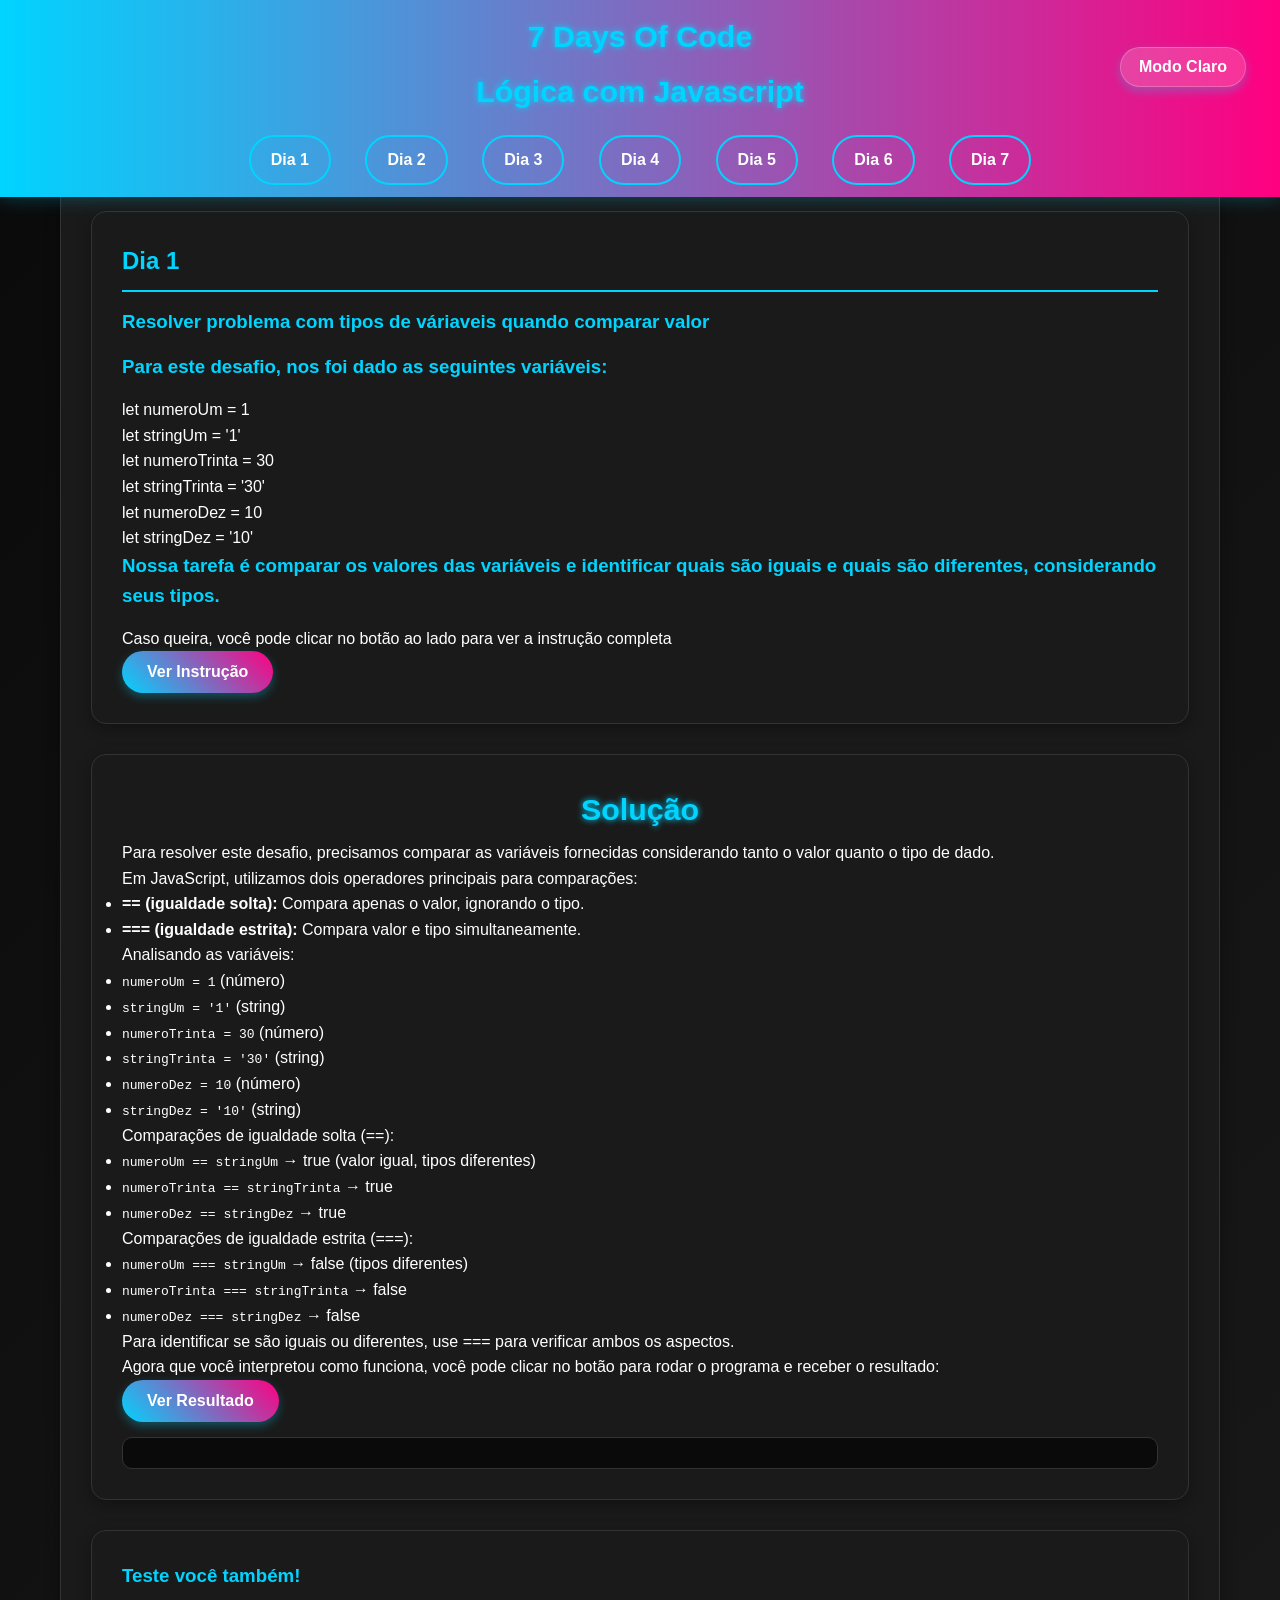
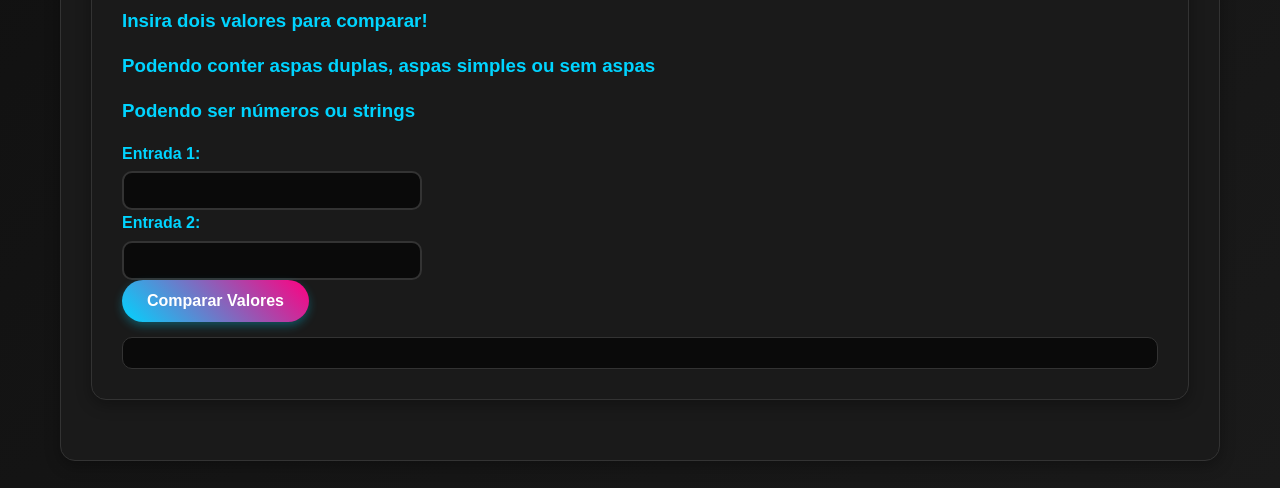
==== logica_com_javascript/index.html @ 80c58603 "Lógica com JavaScript | Dia 01" ====
<!DOCTYPE html>
<html lang="pt-br">

<head>
	<meta charset="UTF-8">
	<meta name="viewport" content="width=device-width, initial-scale=1.0">
	<title>Lógica com Javascript</title>
	<link rel="stylesheet" href="style.css">
	<script src="dayone_js/dayone_instructions.js"></script>
	<script src="dayone_js/dayone_solving.js"></script>
	<script src="dayone_js/dayone_userexperience.js"></script>
</head>

<body>
	<header>
		<div class="header-row">
			<div class="title_tab">
				<h1>7 Days Of Code</h1>
				<h1>Lógica com Javascript</h1>
			</div>
			<button id="theme-toggle" type="button">Modo Claro</button>
		</div>
		<nav>
			<a href="#dayone">Dia 1</a>
			<a href="#">Dia 2</a>
			<a href="#">Dia 3</a>
			<a href="#">Dia 4</a>
			<a href="#">Dia 5</a>
			<a href="#">Dia 6</a>
			<a href="#">Dia 7</a>
		</nav>
	</header>

	<main>
		<section id="dayone">
			<section class="instructions_sec">
				<div class="challenge_tab">
					<h2>Dia 1</h2>
					<h3>Resolver problema com tipos de váriaveis quando comparar valor</h3>
				</div>
				<div class="explication_tab">
					<h3>Para este desafio, nos foi dado as seguintes variáveis:</h3>
					<p>let numeroUm = 1</p>
					<p>let stringUm = '1'</p>
					<p>let numeroTrinta = 30</p>
					<p>let stringTrinta = '30'</p>
					<p>let numeroDez = 10</p>
					<p>let stringDez = '10'</p>
					<h3>Nossa tarefa é comparar os valores das variáveis e identificar quais são iguais e quais são diferentes,
						considerando seus tipos.</h3>
				</div>
				<div class="instruction_tab">
					<p>Caso queira, você pode clicar no botão ao lado para ver a instrução completa</p>
					<button onclick="dayone_instructions_run()">Ver Instrução</button>
				</div>
			</section>
			<section class="solution_sec">
				<div class="title_tab">
					<h1>Solução</h1>
				</div>
				<div class="solution_tab">
					<p>Para resolver este desafio, precisamos comparar as variáveis fornecidas considerando tanto o valor quanto o tipo de dado.</p>
					<p>Em JavaScript, utilizamos dois operadores principais para comparações:</p>
					<ul>
						<li><strong>== (igualdade solta):</strong> Compara apenas o valor, ignorando o tipo.</li>
						<li><strong>=== (igualdade estrita):</strong> Compara valor e tipo simultaneamente.</li>
					</ul>
					<p>Analisando as variáveis:</p>
					<ul>
						<li><code>numeroUm = 1</code> (número)</li>
						<li><code>stringUm = '1'</code> (string)</li>
						<li><code>numeroTrinta = 30</code> (número)</li>
						<li><code>stringTrinta = '30'</code> (string)</li>
						<li><code>numeroDez = 10</code> (número)</li>
						<li><code>stringDez = '10'</code> (string)</li>
					</ul>
					<p>Comparações de igualdade solta (==):</p>
					<ul>
						<li><code>numeroUm == stringUm</code> → true (valor igual, tipos diferentes)</li>
						<li><code>numeroTrinta == stringTrinta</code> → true</li>
						<li><code>numeroDez == stringDez</code> → true</li>
					</ul>
					<p>Comparações de igualdade estrita (===):</p>
					<ul>
						<li><code>numeroUm === stringUm</code> → false (tipos diferentes)</li>
						<li><code>numeroTrinta === stringTrinta</code> → false</li>
						<li><code>numeroDez === stringDez</code> → false</li>
					</ul>
					<p>Para identificar se são iguais ou diferentes, use === para verificar ambos os aspectos.</p>
				</div>
				<div class="result_tab">
					<p>Agora que você interpretou como funciona, você pode clicar no botão para rodar o programa e receber o
						resultado:</p>
					<button onclick="dayone_solving_run()">Ver Resultado</button>
				</div>
				<div class="answer_tab">
					<h6 id="answer_dayone_returned"></h6>
				</div>
			</section>
			<section class="user_interation_sec">
				<div class="user_input_tab">
					<h3>Teste você também!</h3>
					<h3>Insira dois valores para comparar!</h3>
					<h3>Podendo conter aspas duplas, aspas simples ou sem aspas</h3>
					<h3>Podendo ser números ou strings</h3>
					<div>
						<label for="dayone_entrance_one">Entrada 1:</label>
						<input type="text" id="dayone_entrance_one">
					</div>
					<div>
						<label for="dayone_entrance_two">Entrada 2:</label>
						<input type="text" id="dayone_entrance_two">
					</div>
					<button onclick="dayone_userexperience_run()">Comparar Valores</button>
				</div>
				<div class="user_experience_result_tab">
					<h6 id="user_experience_result"></h6>
				</div>
			</section>
		</section>
	</main>
	<script src="ui_behaviors.js"></script>
</body>

</html>
---- logica_com_javascript/style.css ----
/* Variáveis de cor para tema épico */
:root {
    --bg-primary: #0a0a0a;
    --bg-secondary: #1a1a1a;
    --accent: #00d4ff;
    --accent-secondary: #ff0080;
    --header-bg: linear-gradient(90deg, var(--accent) 0%, var(--accent-secondary) 100%);
    --text-primary: #ffffff;
    --text-secondary: #cccccc;
    --border: #333333;
    --shadow: rgba(0, 212, 255, 0.3);
    --button-bg: linear-gradient(45deg, var(--accent), var(--accent-secondary));
    --button-hover-bg: rgba(0, 212, 255, 0.25);
    --back-to-top-bg: linear-gradient(135deg, var(--accent), var(--accent-secondary));
    --modal-scrollbar-track: #1a1a1a;
    --modal-scrollbar-thumb: var(--accent);
}

:root.light-theme {
    --bg-primary: #f5f5f8;
    --bg-secondary: #ffffff;
    --accent: #0066ff;
    --accent-secondary: #ff4fd1;
    --header-bg: linear-gradient(90deg, #7bb0ff 0%, #ffb2e6 100%);
    --text-primary: #111111;
    --text-secondary: #444444;
    --border: #d6d6d8;
    --shadow: rgba(0, 0, 0, 0.12);
    --button-bg: linear-gradient(45deg, #4d8cff, #d77be8);
    --button-hover-bg: rgba(0, 102, 255, 0.18);
    --back-to-top-bg: linear-gradient(135deg, #80b0ff, #ff87e0);
    --modal-scrollbar-track: #e7e7f1;
    --modal-scrollbar-thumb: #0066ff;
}

/* Reset e base */
* {
    margin: 0;
    padding: 0;
    box-sizing: border-box;
}

body {
    font-family: 'Arial', sans-serif;
    background: linear-gradient(135deg, var(--bg-primary) 0%, var(--bg-secondary) 100%);
    color: var(--text-primary);
    line-height: 1.6;
    min-height: 100vh;
    overflow-x: hidden;
    padding-top: 160px;
}

/* Header épico */
header {
    background: var(--header-bg);
    padding: 12px 16px;
    box-shadow: 0 0 18px var(--shadow);
    position: fixed;
    top: 0;
    left: 0;
    width: 100%;
    z-index: 1000;
    overflow: hidden;
    transition: transform 0.2s ease, opacity 0.2s ease;
}

header.hidden {
    transform: translateY(-100%);
    opacity: 0;
}

header::before {
    content: '';
    position: absolute;
    top: 0;
    left: -100%;
    width: 100%;
    height: 100%;
    background: linear-gradient(90deg, transparent, rgba(255, 255, 255, 0.1), transparent);
    animation: shimmer 3s infinite;
}

@keyframes shimmer {
    0% { left: -100%; }
    100% { left: 100%; }
}

.title_tab h1 {
    font-size: 1.9rem;
    margin-bottom: 6px;
    text-shadow: 0 0 6px var(--accent);
    animation: glow 2s ease-in-out infinite alternate;
}

@keyframes glow {
    from { text-shadow: 0 0 10px var(--accent); }
    to { text-shadow: 0 0 20px var(--accent), 0 0 30px var(--accent); }
}

.header-row {
    display: flex;
    justify-content: center;
    align-items: center;
    gap: 20px;
    position: relative;
    flex-wrap: wrap;
}

.title_tab {
    width: 100%;
    text-align: center;
}

nav {
    margin-top: 14px;
    width: 100%;
    text-align: center;
}

nav a {
    display: inline-flex;
    justify-content: center;
    align-items: center;
    color: var(--text-primary);
    text-decoration: none;
    margin: 0 15px;
    padding: 10px 20px;
    border: 2px solid var(--accent);
    border-radius: 25px;
    transition: all 0.3s ease;
    font-weight: bold;
}

nav a:hover {
    background: var(--accent);
    box-shadow: 0 0 15px var(--shadow);
    transform: translateY(-2px);
}

#theme-toggle {
    position: absolute;
    top: 50%;
    right: 18px;
    transform: translateY(-50%);
    background: rgba(255, 255, 255, 0.18);
    color: var(--text-primary);
    border: 1px solid rgba(255, 255, 255, 0.22);
    padding: 10px 18px;
    border-radius: 999px;
    cursor: pointer;
    font-weight: bold;
    transition: transform 0.2s ease, background 0.2s ease;
}

.light-theme #theme-toggle {
    background: rgba(0, 0, 0, 0.08);
    color: var(--text-primary);
    border-color: rgba(0, 0, 0, 0.12);
}

#theme-toggle:hover {
    transform: translateY(calc(-50% - 1px));
    background: rgba(255, 255, 255, 0.25);
}

/* Main content */
main {
    max-width: 1200px;
    margin: 20px auto;
    padding: 0 20px;
}

section {
    background: var(--bg-secondary);
    border: 1px solid var(--border);
    border-radius: 15px;
    margin-bottom: 30px;
    padding: 30px;
    box-shadow: 0 5px 15px rgba(0, 0, 0, 0.3);
    transition: transform 0.3s ease, box-shadow 0.3s ease;
}

section:hover {
    transform: translateY(-5px);
    box-shadow: 0 10px 25px rgba(0, 0, 0, 0.5);
}

/* Títulos */
h1, h2, h3 {
    color: var(--accent);
    margin-bottom: 15px;
}

h2 {
    border-bottom: 2px solid var(--accent);
    padding-bottom: 10px;
}

/* Botões épicos */
button {
    background: var(--button-bg);
    color: var(--text-primary);
    border: none;
    padding: 12px 25px;
    border-radius: 25px;
    cursor: pointer;
    font-size: 1rem;
    font-weight: bold;
    transition: transform 0.25s ease, box-shadow 0.25s ease, background 0.25s ease;
    box-shadow: 0 4px 10px var(--shadow);
}

button:hover {
    transform: scale(1.04);
    box-shadow: 0 8px 18px var(--shadow);
    background: var(--button-hover-bg);
}

/* Inputs */
input {
    background: var(--bg-primary);
    border: 2px solid var(--border);
    color: var(--text-primary);
    padding: 10px;
    border-radius: 10px;
    width: 100%;
    max-width: 300px;
    transition: border-color 0.3s ease;
}

input:focus {
    outline: none;
    border-color: var(--accent);
    box-shadow: 0 0 10px var(--shadow);
}

/* Labels */
label {
    display: block;
    margin-bottom: 5px;
    font-weight: bold;
    color: var(--accent);
}

/* Resultados */
#answer_dayone_returned, #user_experience_result {
    background: var(--bg-primary);
    border: 1px solid var(--border);
    border-radius: 10px;
    padding: 15px;
    margin-top: 15px;
    font-family: 'Courier New', monospace;
    white-space: pre-line;
}

/* Responsividade */
@media (max-width: 768px) {
    .title_tab h1 {
        font-size: 2rem;
    }

    nav a {
        display: block;
        margin: 10px 0;
    }

    section {
        padding: 20px;
    }

    main {
        padding: 0 10px;
    }

    .modal {
        width: 90% !important;
        max-width: 90% !important;
    }
}

/* Animações de entrada */
section {
    animation: fadeInUp 0.6s ease-out;
}

@keyframes fadeInUp {
    from {
        opacity: 0;
        transform: translateY(30px);
    }
    to {
        opacity: 1;
        transform: translateY(0);
    }
}

#back-to-top {
    position: fixed;
    right: 24px;
    bottom: 24px;
    width: 52px;
    height: 52px;
    border-radius: 50%;
    border: none;
    background: var(--back-to-top-bg);
    color: var(--text-primary);
    font-size: 1.6rem;
    cursor: pointer;
    box-shadow: 0 8px 20px rgba(0, 0, 0, 0.25);
    display: none;
    align-items: center;
    justify-content: center;
    z-index: 1001;
    opacity: 0;
    transition: transform 0.2s ease, opacity 0.2s ease;
}

.light-theme #back-to-top {
    box-shadow: 0 8px 20px rgba(0, 0, 0, 0.12);
}

#back-to-top.visible {
    display: flex;
    opacity: 1;
    transform: translateY(0);
}

#back-to-top:hover {
    transform: translateY(-3px);
}

@media (max-width: 768px) {
    #back-to-top {
        right: 16px;
        bottom: 16px;
        width: 48px;
        height: 48px;
    }
}

/* Scrollbar do modal */
.modal::-webkit-scrollbar {
    width: 8px;
}

.modal::-webkit-scrollbar-track {
    background: var(--modal-scrollbar-track);
}

.modal::-webkit-scrollbar-thumb {
    background: var(--modal-scrollbar-thumb);
    border-radius: 4px;
}

.modal::-webkit-scrollbar-thumb:hover {
    background: var(--accent-secondary);
}
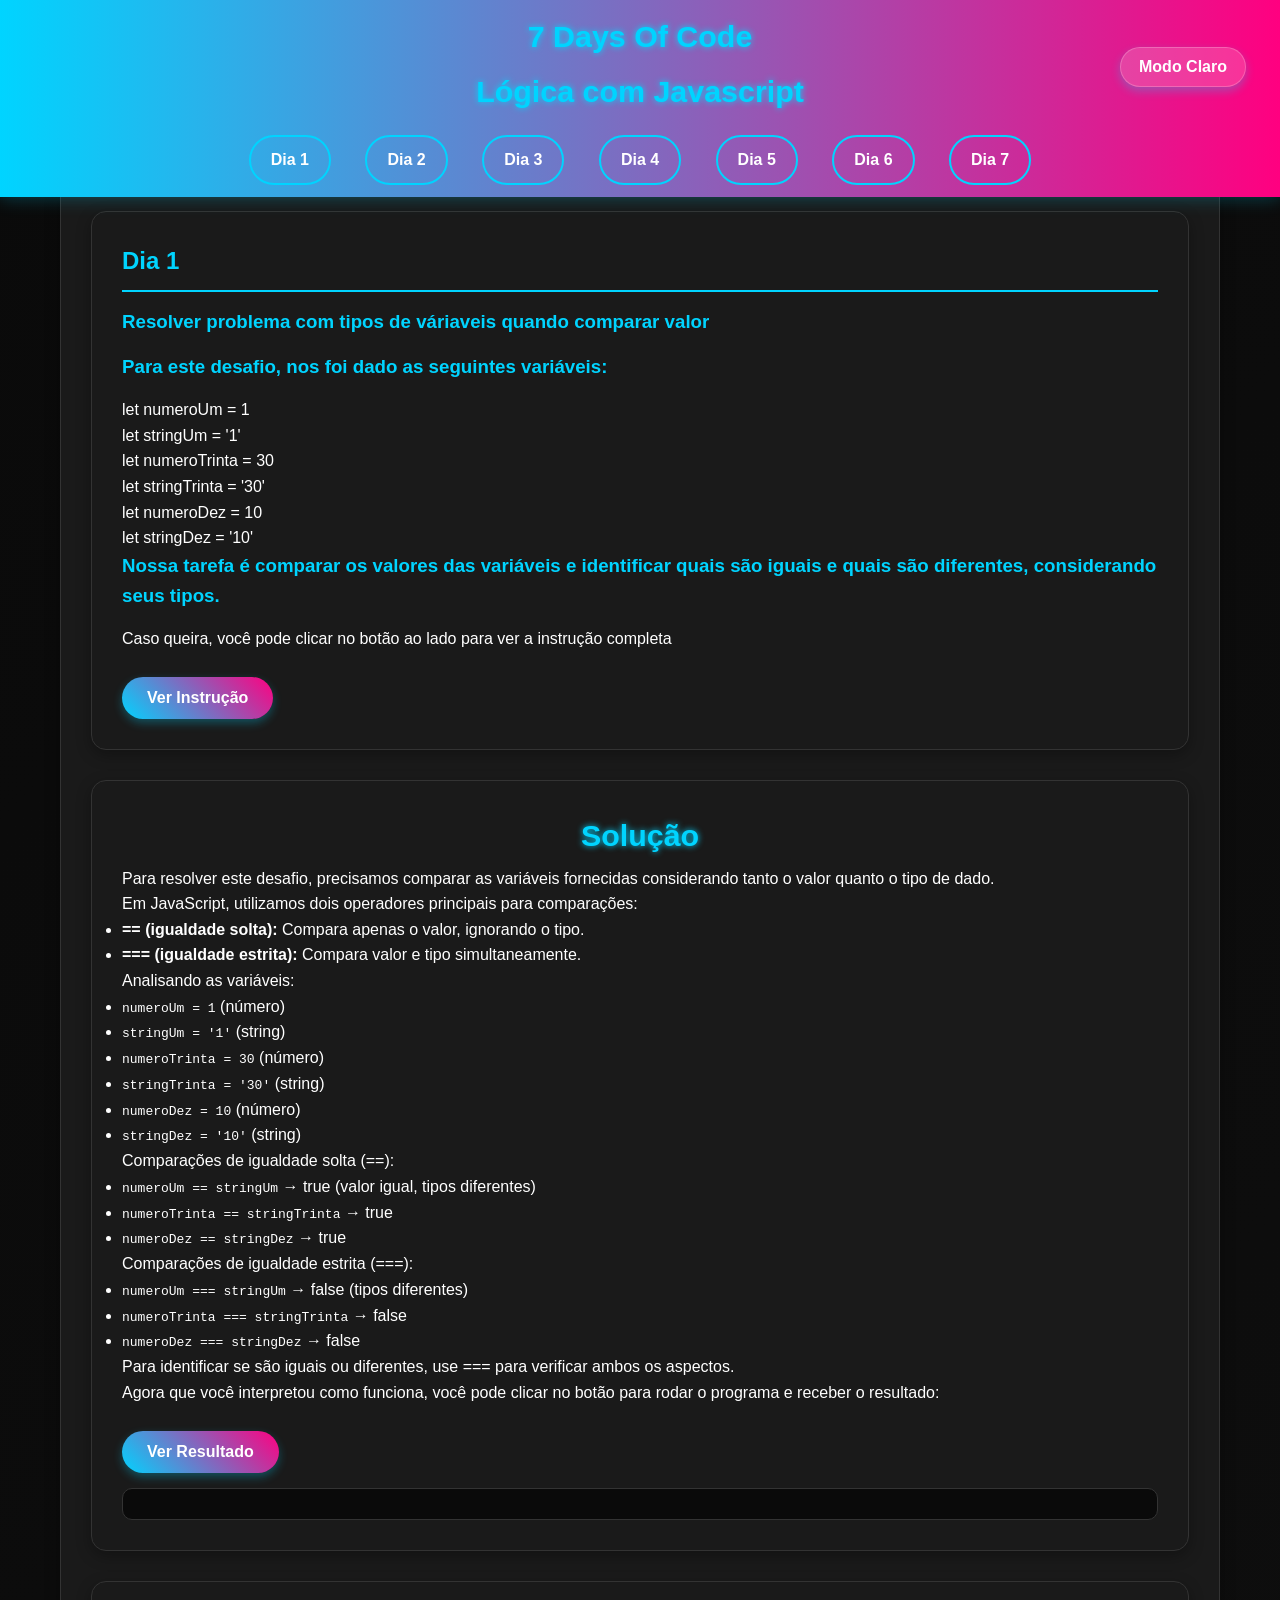
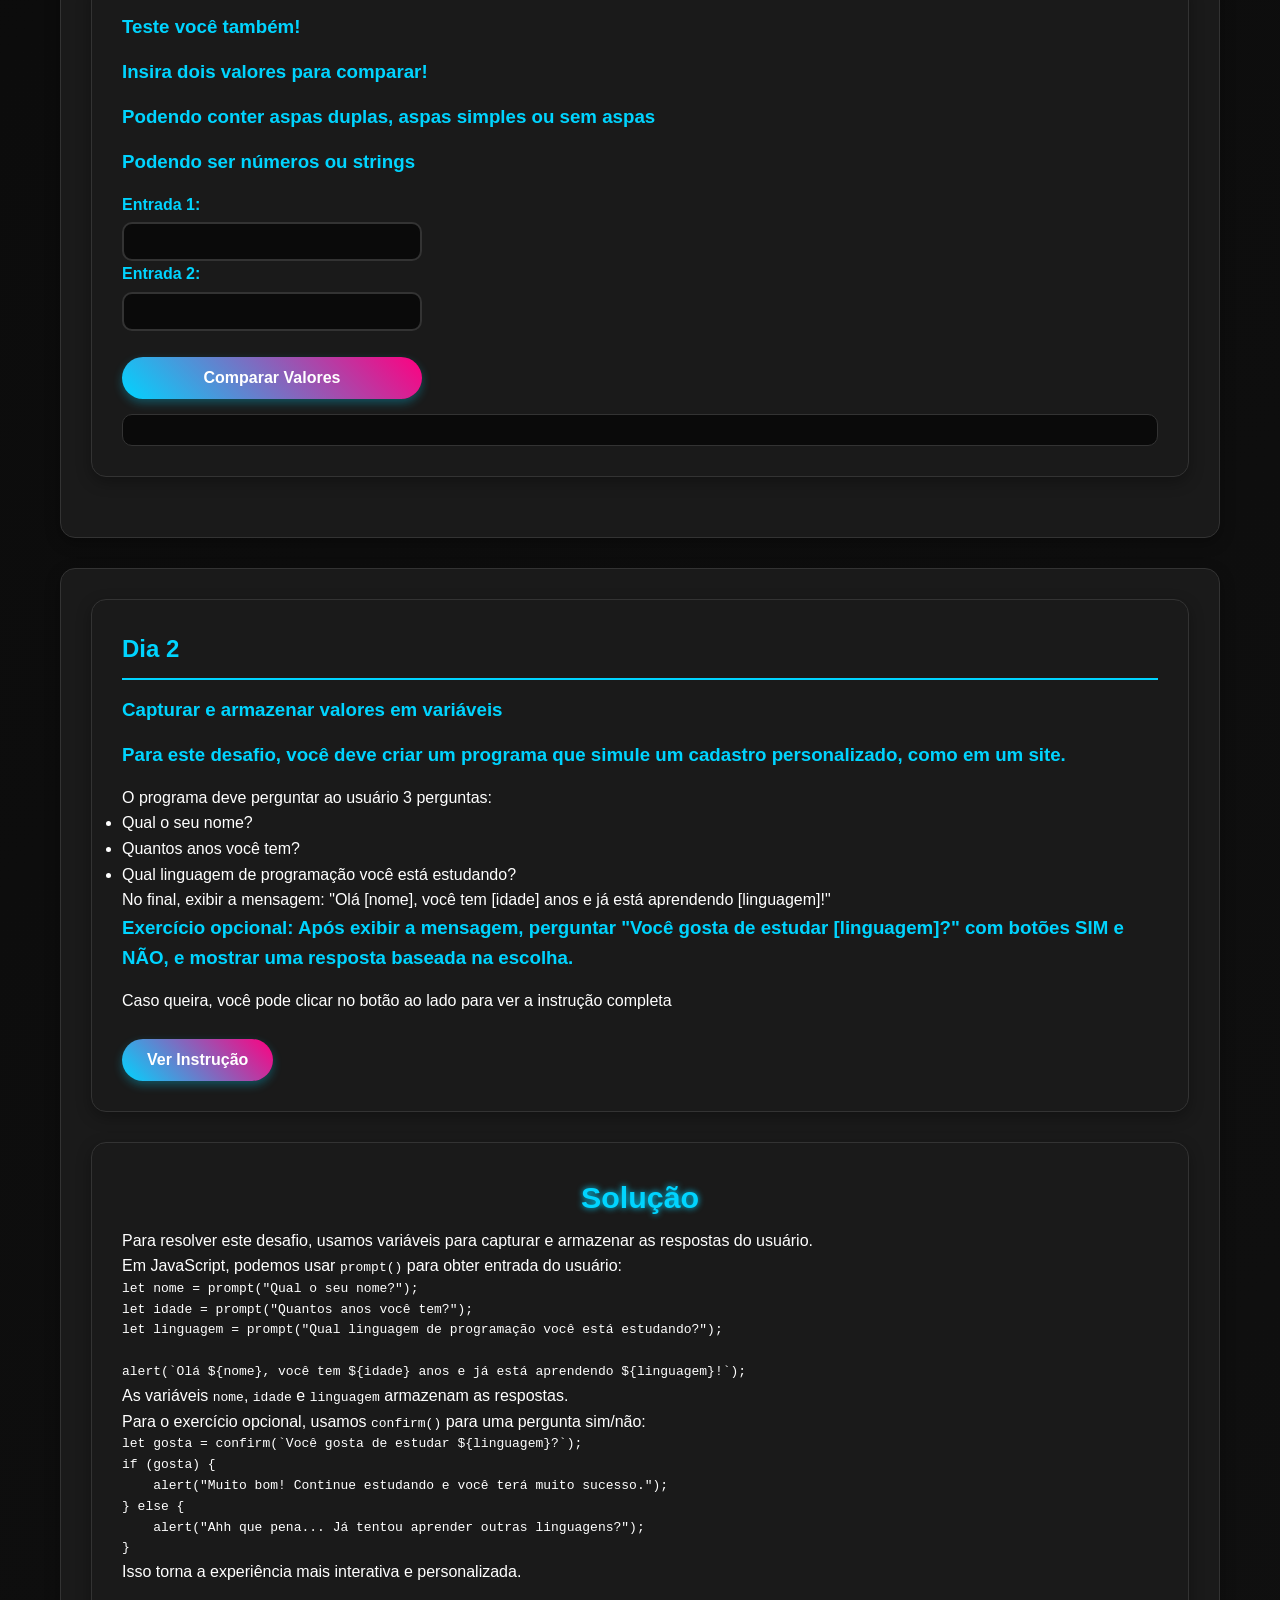
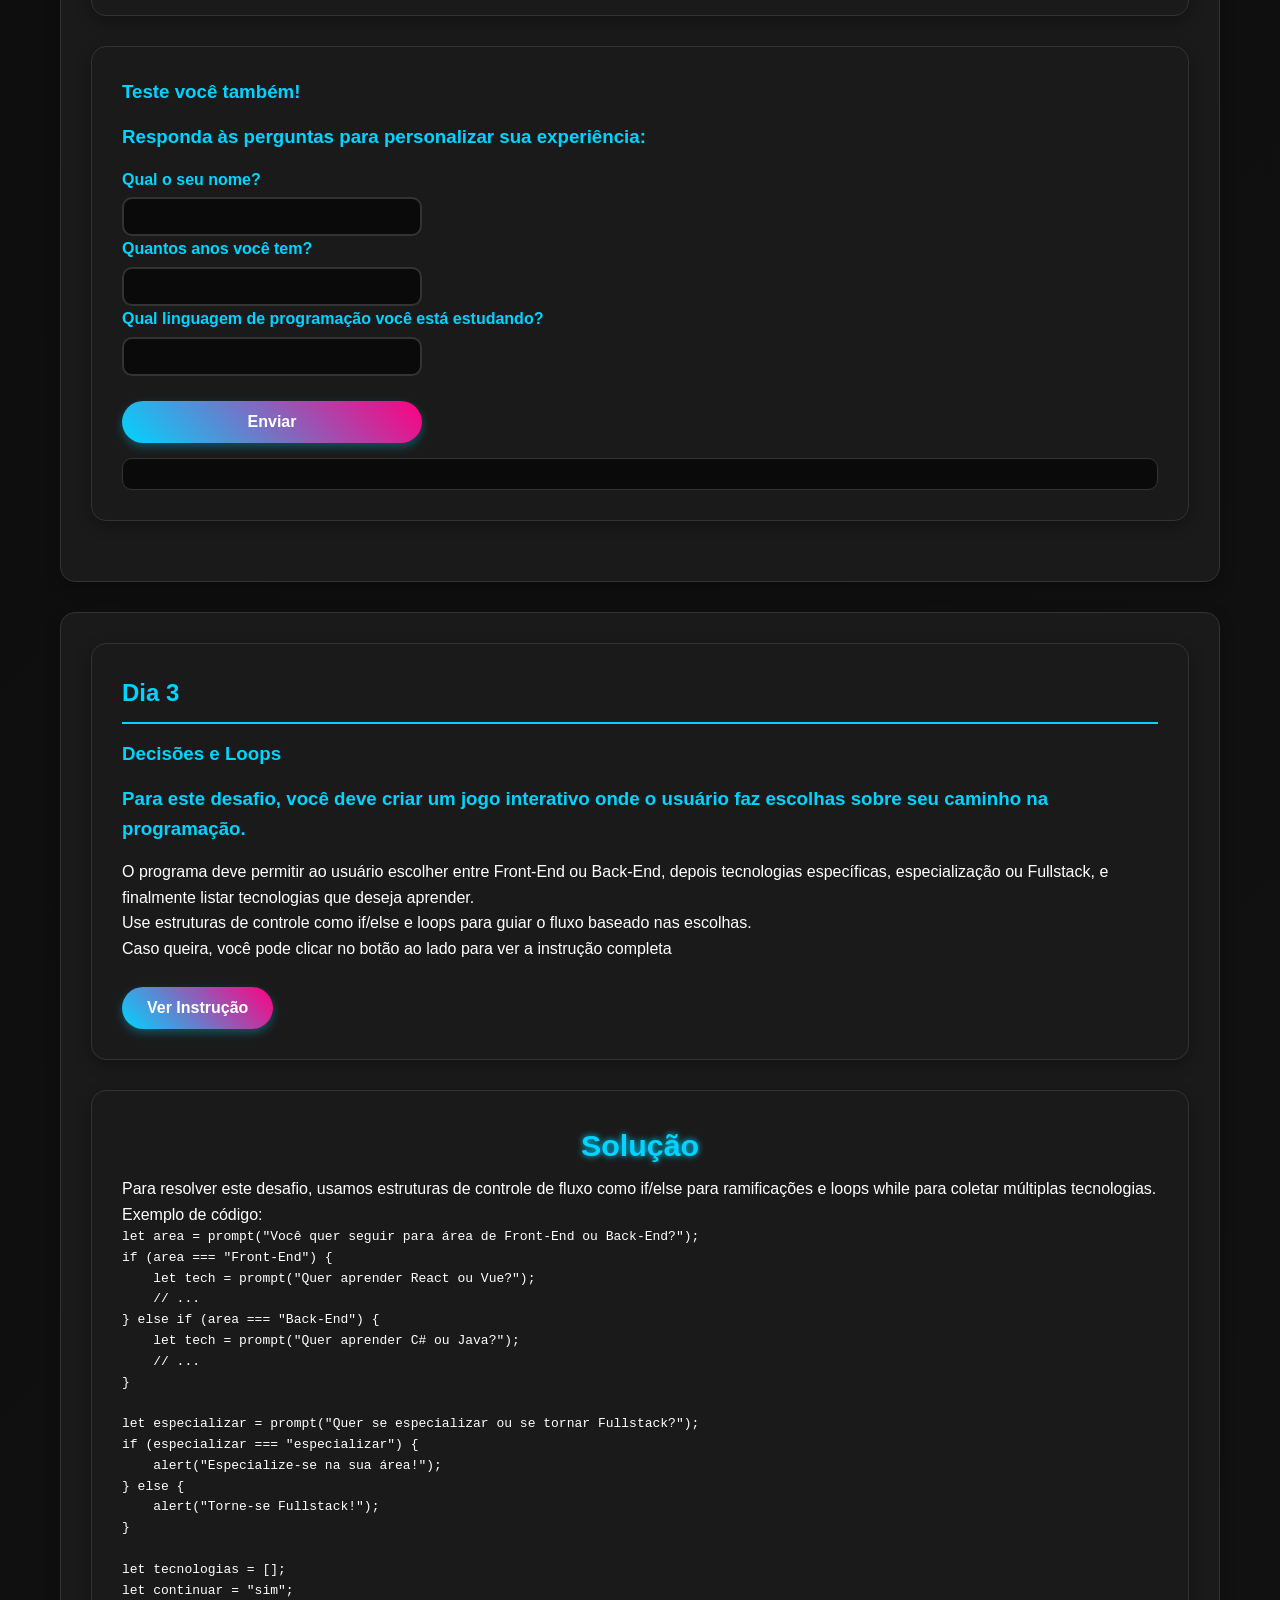
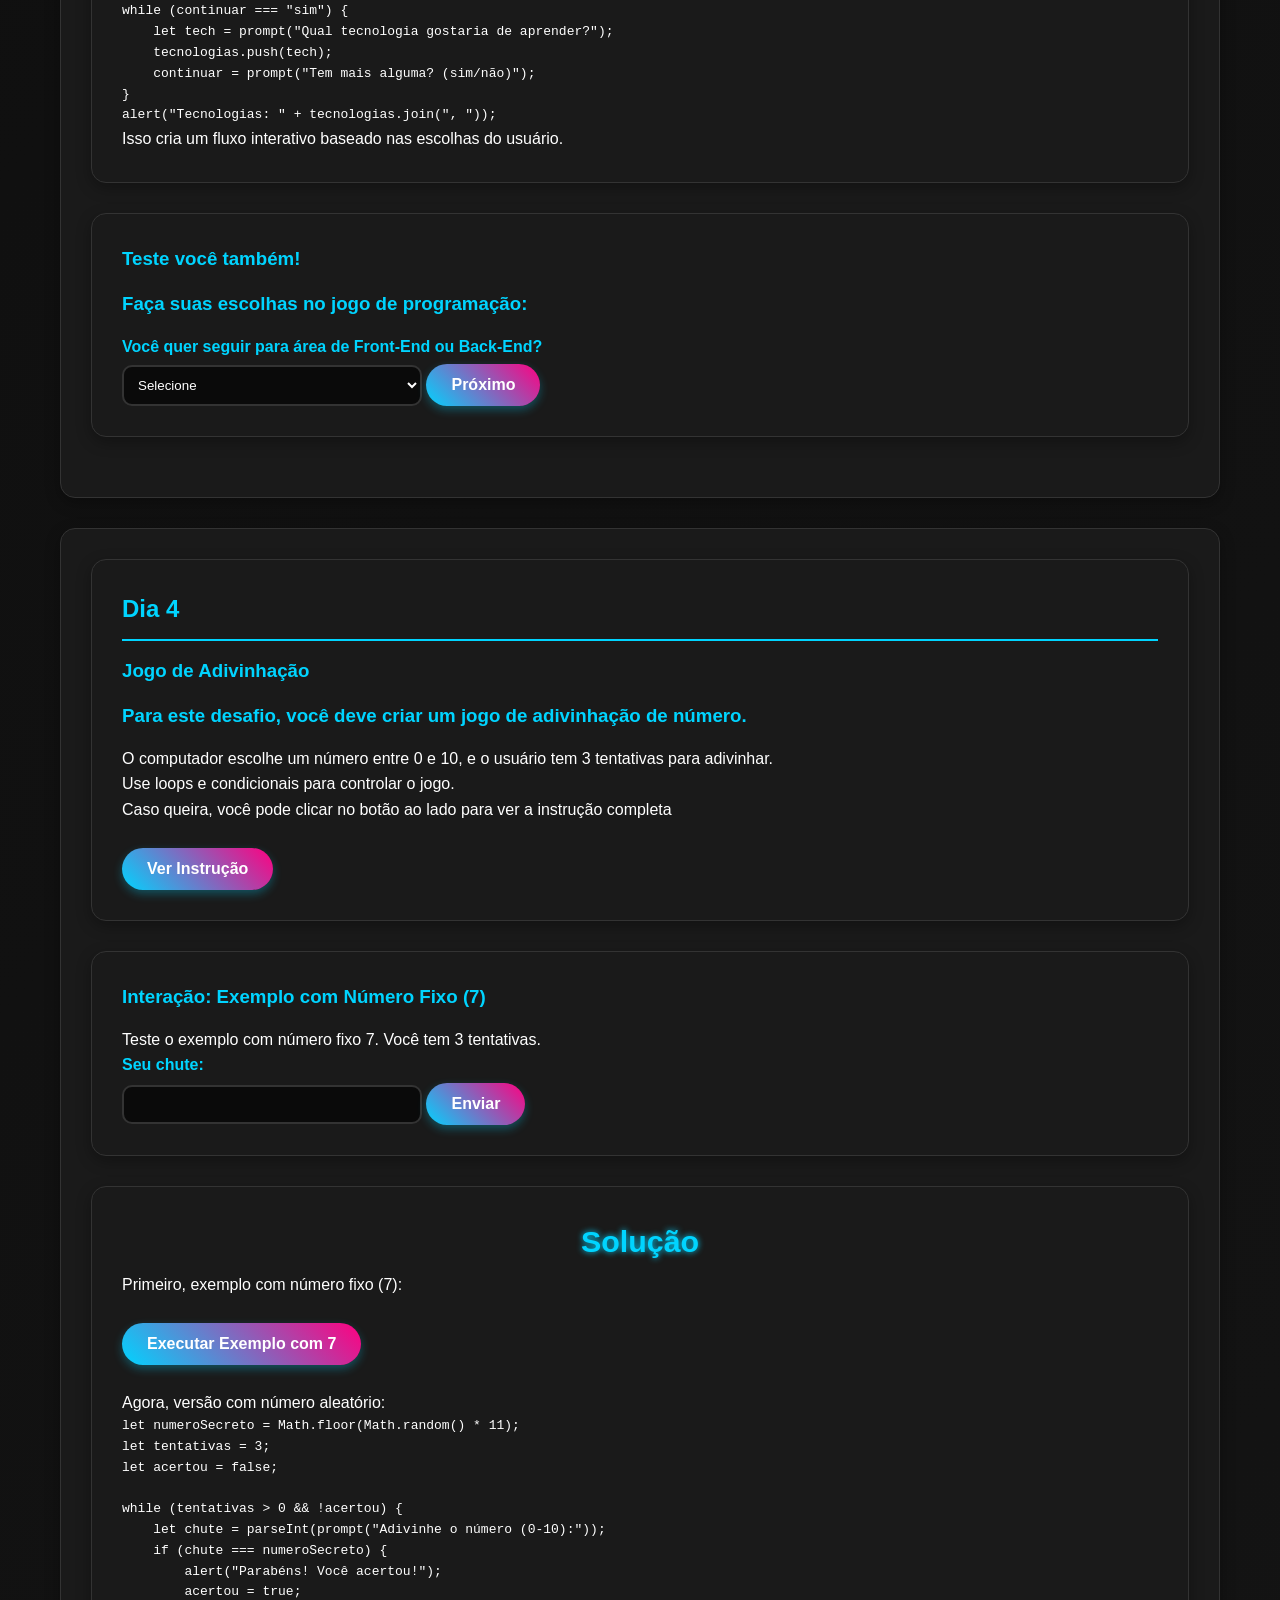
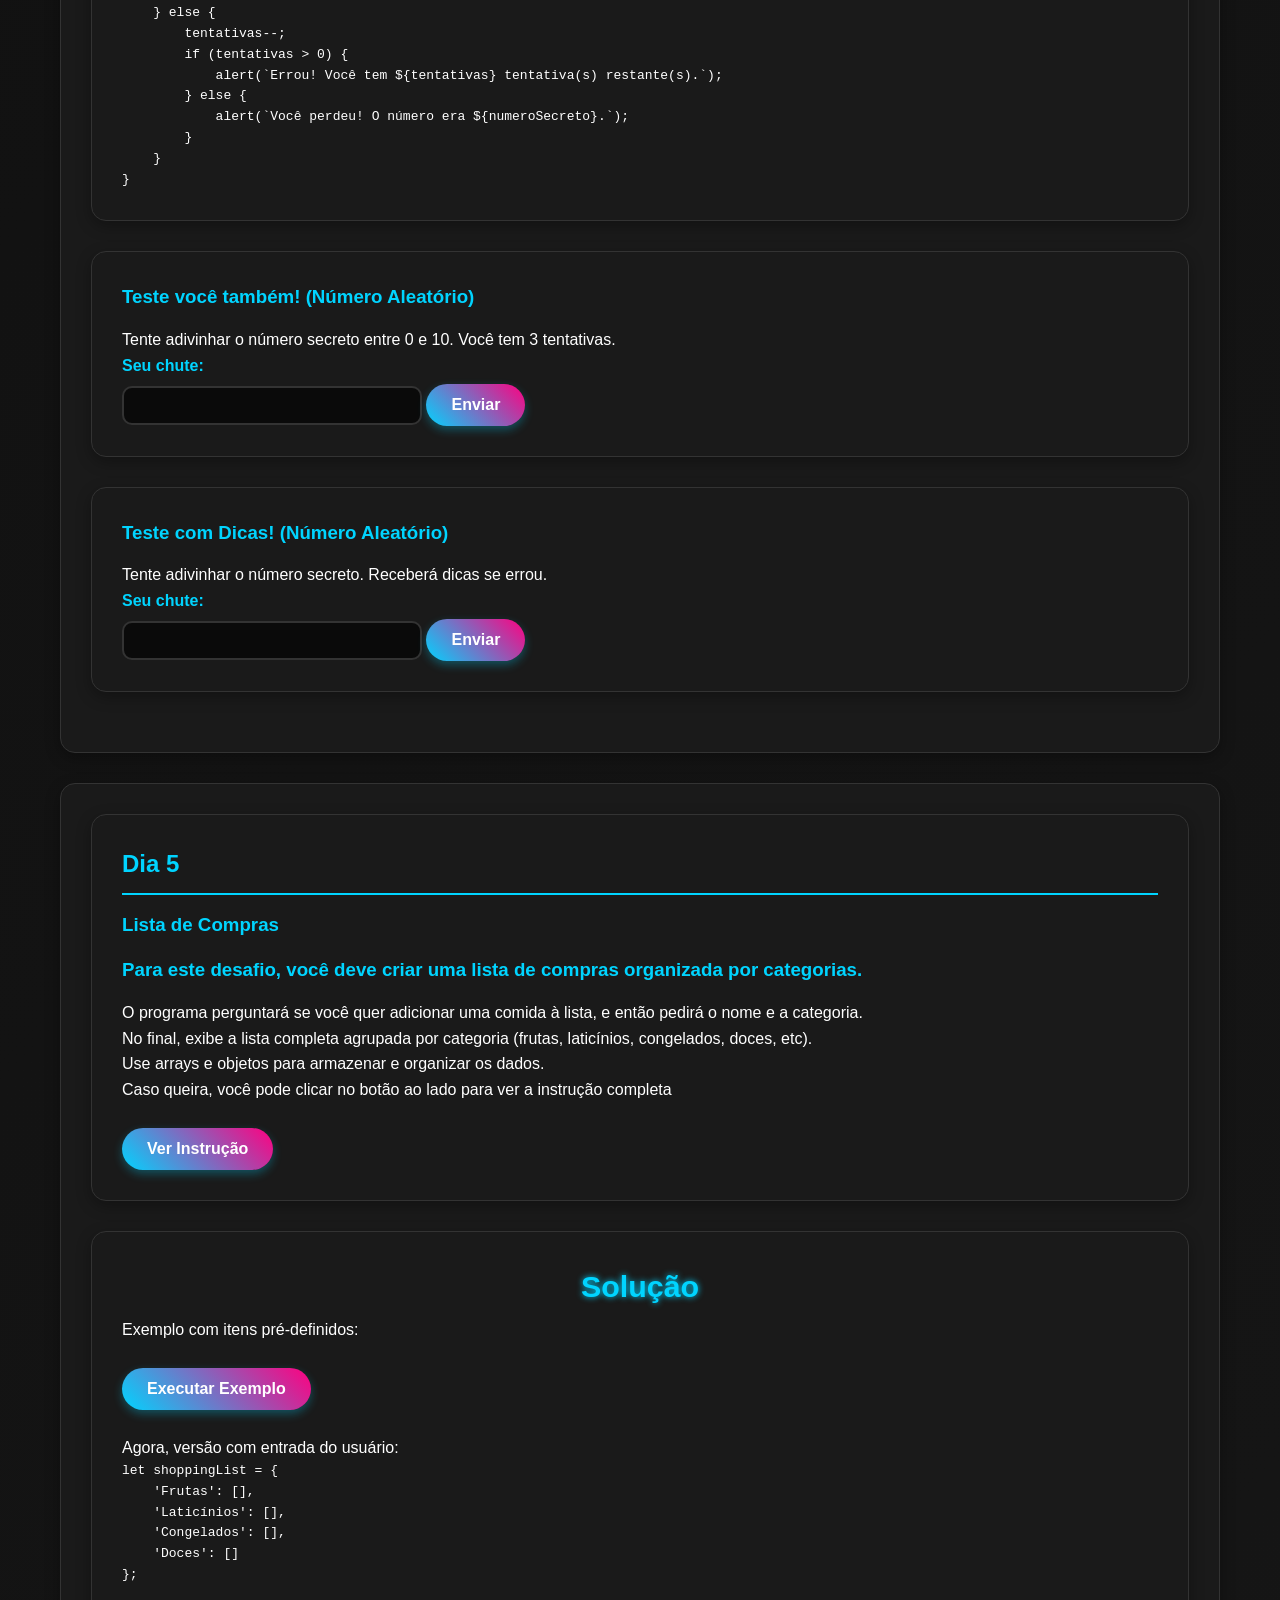
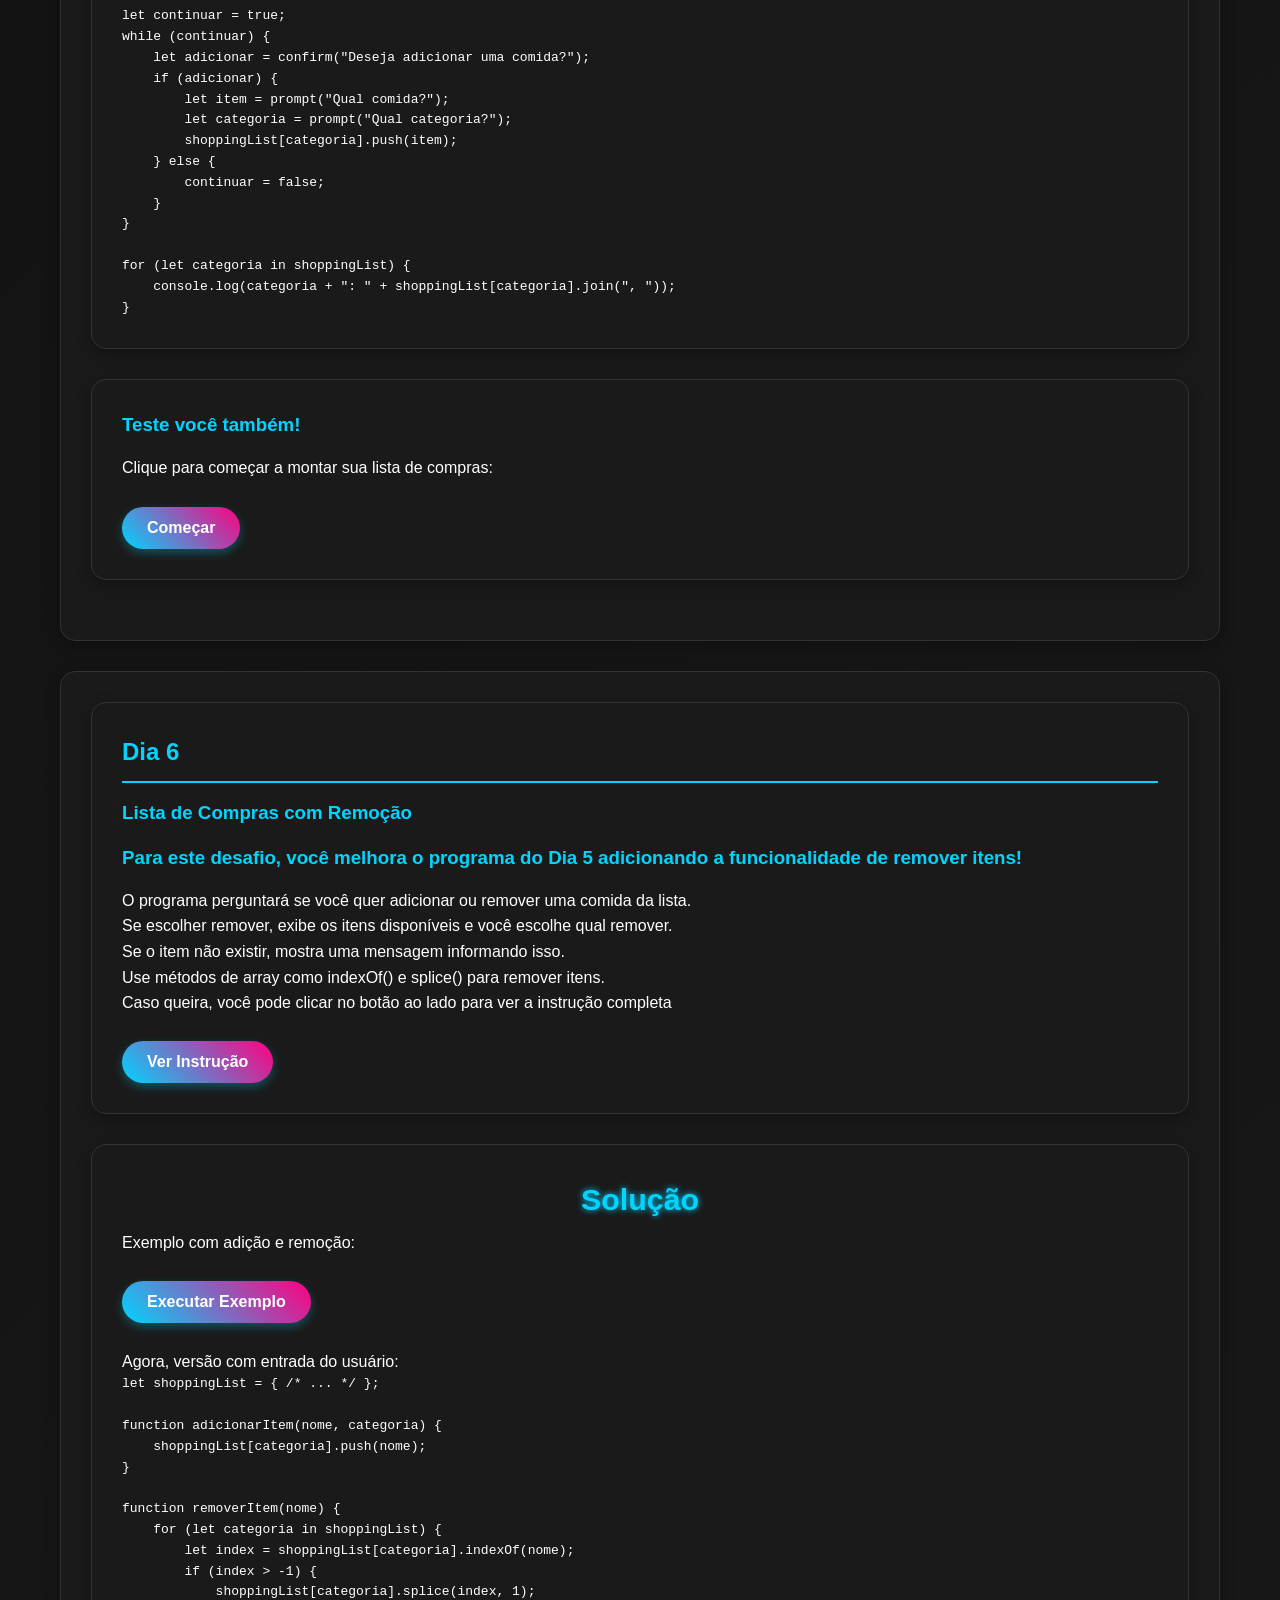
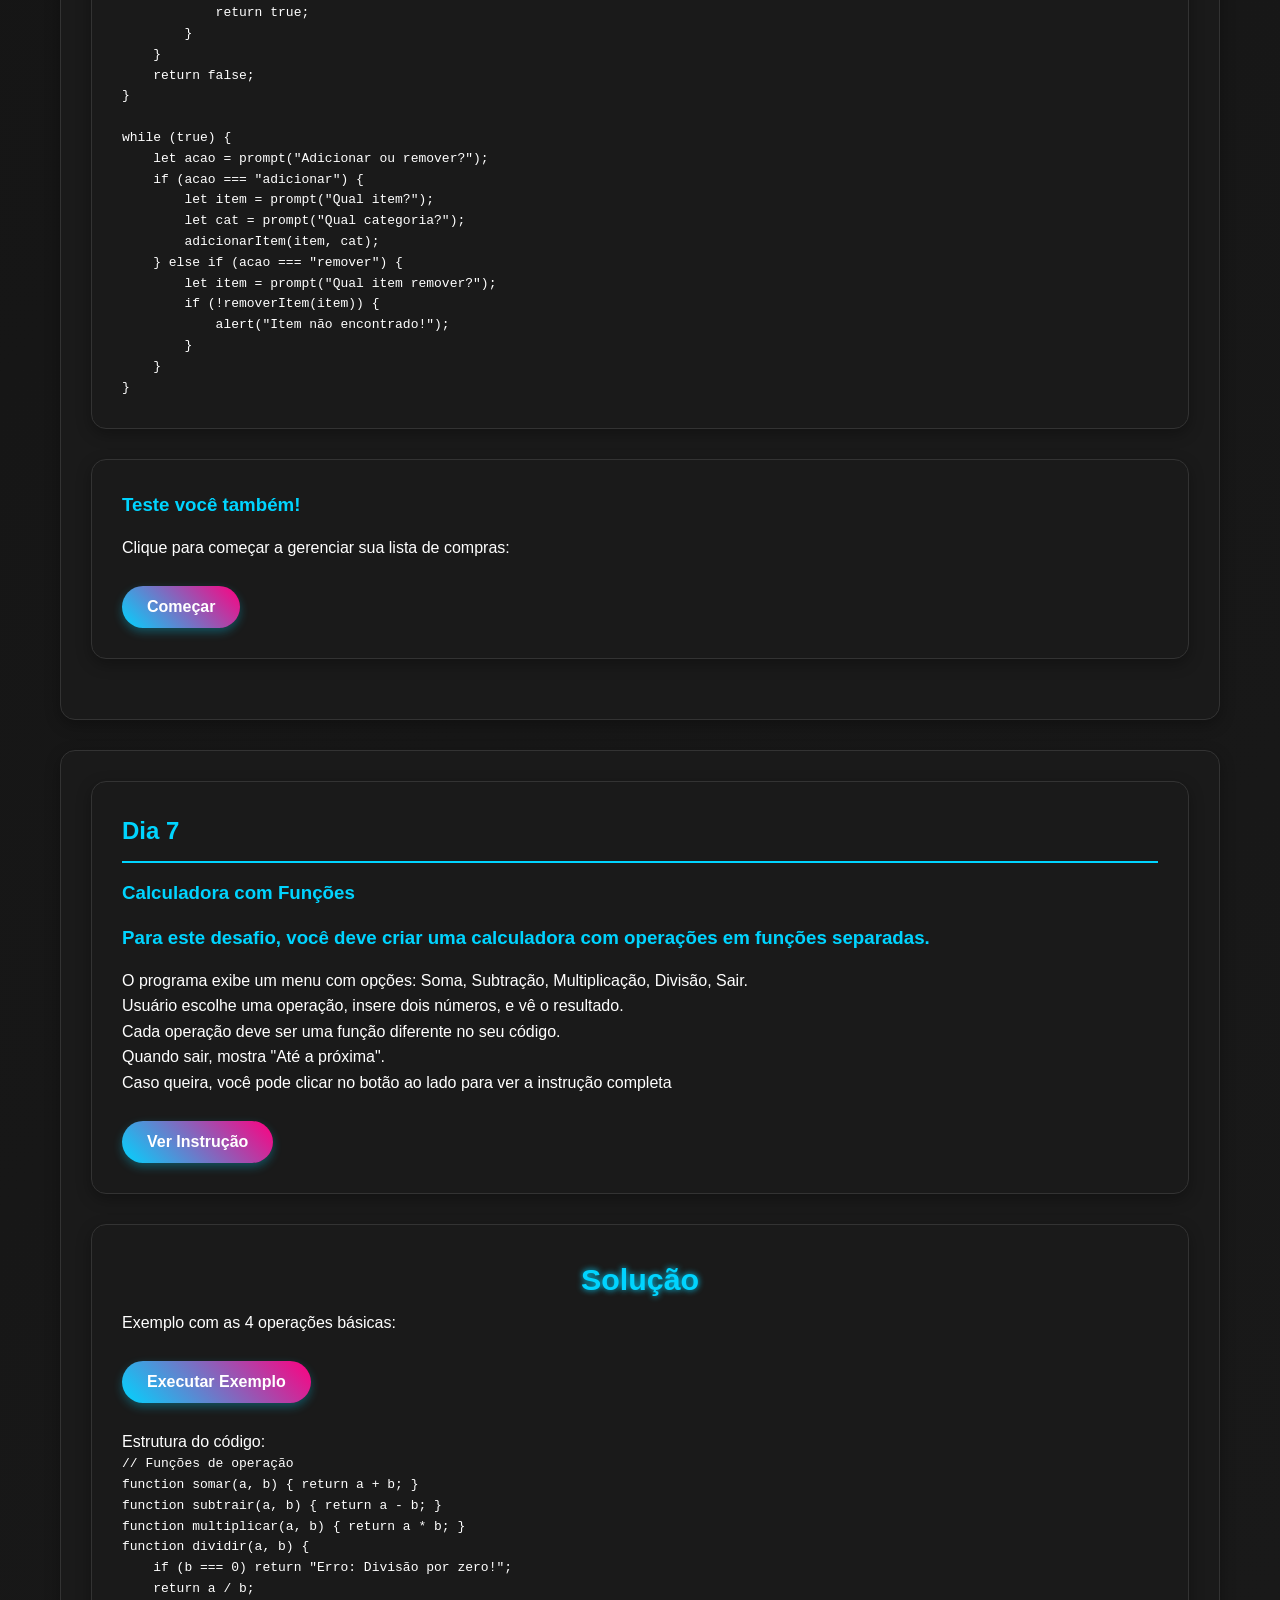
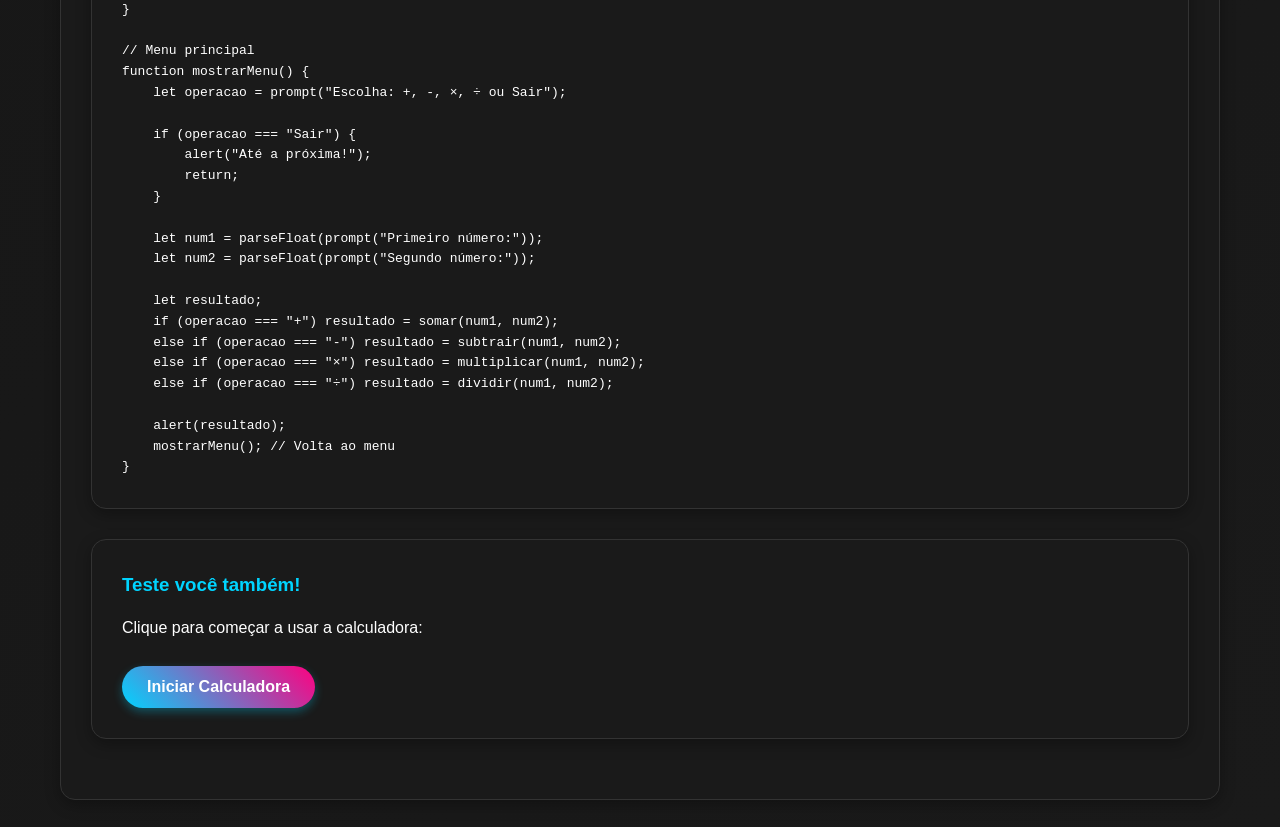
==== commit 637ee837: "Add files via upload" ====
--- a/logica_com_javascript/index.html
+++ b/logica_com_javascript/index.html
@@ -9,6 +9,24 @@
 	<script src="dayone_js/dayone_instructions.js"></script>
 	<script src="dayone_js/dayone_solving.js"></script>
 	<script src="dayone_js/dayone_userexperience.js"></script>
+	<script src="daytwo_js/daytwo_instructions.js"></script>
+	<script src="daytwo_js/daytwo_userexperience.js"></script>
+	<script src="daythree_js/daythree_instructions.js"></script>
+	<script src="daythree_js/daythree_userexperience.js"></script>
+	<script src="dayfour_js/dayfour_instructions.js"></script>
+	<script src="dayfour_js/dayfour_solving.js"></script>
+	<script src="dayfour_js/dayfour_example.js"></script>
+	<script src="dayfour_js/dayfour_userexperience.js"></script>
+	<script src="dayfour_js/dayfour_hints.js"></script>
+	<script src="dayfive_js/dayfive_instructions.js"></script>
+	<script src="dayfive_js/dayfive_solving.js"></script>
+	<script src="dayfive_js/dayfive_userexperience.js"></script>
+	<script src="daysix_js/daysix_instructions.js"></script>
+	<script src="daysix_js/daysix_solving.js"></script>
+	<script src="daysix_js/daysix_userexperience.js"></script>
+	<script src="dayseven_js/dayseven_instructions.js"></script>
+	<script src="dayseven_js/dayseven_solving.js"></script>
+	<script src="dayseven_js/dayseven_userexperience.js"></script>
 </head>
 
 <body>
@@ -22,15 +40,15 @@
 		</div>
 		<nav>
 			<a href="#dayone">Dia 1</a>
-			<a href="#">Dia 2</a>
-			<a href="#">Dia 3</a>
-			<a href="#">Dia 4</a>
-			<a href="#">Dia 5</a>
-			<a href="#">Dia 6</a>
-			<a href="#">Dia 7</a>
+			<a href="#daytwo">Dia 2</a>
+			<a href="#daythree">Dia 3</a>
+			<a href="#dayfour">Dia 4</a>
+			<a href="#dayfive">Dia 5</a>
+			<a href="#daysix">Dia 6</a>
+			<a href="#dayseven">Dia 7</a>
 		</nav>
 	</header>
-
+	
 	<main>
 		<section id="dayone">
 			<section class="instructions_sec">
@@ -51,6 +69,7 @@
 				</div>
 				<div class="instruction_tab">
 					<p>Caso queira, você pode clicar no botão ao lado para ver a instrução completa</p>
+					<br>
 					<button onclick="dayone_instructions_run()">Ver Instrução</button>
 				</div>
 			</section>
@@ -91,6 +110,7 @@
 				<div class="result_tab">
 					<p>Agora que você interpretou como funciona, você pode clicar no botão para rodar o programa e receber o
 						resultado:</p>
+					<br>
 					<button onclick="dayone_solving_run()">Ver Resultado</button>
 				</div>
 				<div class="answer_tab">
@@ -103,18 +123,504 @@
 					<h3>Insira dois valores para comparar!</h3>
 					<h3>Podendo conter aspas duplas, aspas simples ou sem aspas</h3>
 					<h3>Podendo ser números ou strings</h3>
-					<div>
-						<label for="dayone_entrance_one">Entrada 1:</label>
-						<input type="text" id="dayone_entrance_one">
+					<form onsubmit="event.preventDefault(); dayone_userexperience_run();">
+						<div>
+							<label for="dayone_entrance_one">Entrada 1:</label>
+							<input type="text" id="dayone_entrance_one" required>
+						</div>
+						<div>
+							<label for="dayone_entrance_two">Entrada 2:</label>
+							<input type="text" id="dayone_entrance_two" required>
+						</div>
+						<br>
+						<input type="submit" value="Comparar Valores">
+					</form>
+				</div>
+				<div class="user_experience_result_tab">
+					<h6 id="user_experience_result"></h6>
+				</div>
+			</section>
+		</section>
+		<section id="daytwo">
+			<section class="instructions_sec">
+				<div class="challenge_tab">
+					<h2>Dia 2</h2>
+					<h3>Capturar e armazenar valores em variáveis</h3>
+				</div>
+				<div class="explication_tab">
+					<h3>Para este desafio, você deve criar um programa que simule um cadastro personalizado, como em um site.</h3>
+					<p>O programa deve perguntar ao usuário 3 perguntas:</p>
+					<ul>
+						<li>Qual o seu nome?</li>
+						<li>Quantos anos você tem?</li>
+						<li>Qual linguagem de programação você está estudando?</li>
+					</ul>
+					<p>No final, exibir a mensagem: "Olá [nome], você tem [idade] anos e já está aprendendo [linguagem]!"</p>
+					<h3>Exercício opcional: Após exibir a mensagem, perguntar "Você gosta de estudar [linguagem]?" com botões SIM e NÃO, e mostrar uma resposta baseada na escolha.</h3>
+				</div>
+				<div class="instruction_tab">
+					<p>Caso queira, você pode clicar no botão ao lado para ver a instrução completa</p>
+					<br>
+					<button onclick="daytwo_instructions_run()">Ver Instrução</button>
+				</div>
+			</section>
+			<section class="solution_sec">
+				<div class="title_tab">
+					<h1>Solução</h1>
+				</div>
+				<div class="solution_tab">
+					<p>Para resolver este desafio, usamos variáveis para capturar e armazenar as respostas do usuário.</p>
+					<p>Em JavaScript, podemos usar <code>prompt()</code> para obter entrada do usuário:</p>
+					<pre><code>let nome = prompt("Qual o seu nome?");
+let idade = prompt("Quantos anos você tem?");
+let linguagem = prompt("Qual linguagem de programação você está estudando?");
+
+alert(`Olá ${nome}, você tem ${idade} anos e já está aprendendo ${linguagem}!`);</code></pre>
+					<p>As variáveis <code>nome</code>, <code>idade</code> e <code>linguagem</code> armazenam as respostas.</p>
+					<p>Para o exercício opcional, usamos <code>confirm()</code> para uma pergunta sim/não:</p>
+					<pre><code>let gosta = confirm(`Você gosta de estudar ${linguagem}?`);
+if (gosta) {
+    alert("Muito bom! Continue estudando e você terá muito sucesso.");
+} else {
+    alert("Ahh que pena... Já tentou aprender outras linguagens?");
+}</code></pre>
+					<p>Isso torna a experiência mais interativa e personalizada.</p>
+				</div>
+			</section>
+			<section class="user_interation_sec">
+				<div class="user_input_tab">
+					<h3>Teste você também!</h3>
+					<h3>Responda às perguntas para personalizar sua experiência:</h3>
+					<form onsubmit="event.preventDefault(); daytwo_userexperience_run();">
+						<div>
+							<label for="daytwo_nome">Qual o seu nome?</label>
+							<input type="text" id="daytwo_nome" required>
+						</div>
+						<div>
+							<label for="daytwo_idade">Quantos anos você tem?</label>
+							<input type="number" id="daytwo_idade" required>
+						</div>
+						<div>
+							<label for="daytwo_linguagem">Qual linguagem de programação você está estudando?</label>
+							<input type="text" id="daytwo_linguagem" required>
+						</div>
+						<br>
+						<input type="submit" value="Enviar">
+					</form>
+				</div>
+				<div class="user_experience_result_tab">
+					<h6 id="daytwo_result"></h6>
+				</div>
+				<div id="daytwo_optional" style="display: none;">
+					<h3 id="daytwo_optional_question">Você gosta de estudar [linguagem]?</h3>
+					<button onclick="daytwo_optional_sim()">SIM</button>
+					<button onclick="daytwo_optional_nao()">NÃO</button>
+					<h6 id="daytwo_optional_result"></h6>
+				</div>
+			</section>
+		</section>
+		<section id="daythree">
+			<section class="instructions_sec">
+				<div class="challenge_tab">
+					<h2>Dia 3</h2>
+					<h3>Decisões e Loops</h3>
+				</div>
+				<div class="explication_tab">
+					<h3>Para este desafio, você deve criar um jogo interativo onde o usuário faz escolhas sobre seu caminho na programação.</h3>
+					<p>O programa deve permitir ao usuário escolher entre Front-End ou Back-End, depois tecnologias específicas, especialização ou Fullstack, e finalmente listar tecnologias que deseja aprender.</p>
+					<p>Use estruturas de controle como if/else e loops para guiar o fluxo baseado nas escolhas.</p>
+				</div>
+				<div class="instruction_tab">
+					<p>Caso queira, você pode clicar no botão ao lado para ver a instrução completa</p>
+					<br>
+					<button onclick="daythree_instructions_run()">Ver Instrução</button>
+				</div>
+			</section>
+			<section class="solution_sec">
+				<div class="title_tab">
+					<h1>Solução</h1>
+				</div>
+				<div class="solution_tab">
+					<p>Para resolver este desafio, usamos estruturas de controle de fluxo como if/else para ramificações e loops while para coletar múltiplas tecnologias.</p>
+					<p>Exemplo de código:</p>
+					<pre><code>let area = prompt("Você quer seguir para área de Front-End ou Back-End?");
+if (area === "Front-End") {
+    let tech = prompt("Quer aprender React ou Vue?");
+    // ...
+} else if (area === "Back-End") {
+    let tech = prompt("Quer aprender C# ou Java?");
+    // ...
+}
+
+let especializar = prompt("Quer se especializar ou se tornar Fullstack?");
+if (especializar === "especializar") {
+    alert("Especialize-se na sua área!");
+} else {
+    alert("Torne-se Fullstack!");
+}
+
+let tecnologias = [];
+let continuar = "sim";
+while (continuar === "sim") {
+    let tech = prompt("Qual tecnologia gostaria de aprender?");
+    tecnologias.push(tech);
+    continuar = prompt("Tem mais alguma? (sim/não)");
+}
+alert("Tecnologias: " + tecnologias.join(", "));</code></pre>
+					<p>Isso cria um fluxo interativo baseado nas escolhas do usuário.</p>
+				</div>
+			</section>
+			<section class="user_interation_sec">
+				<div class="user_input_tab">
+					<h3>Teste você também!</h3>
+					<h3>Faça suas escolhas no jogo de programação:</h3>
+					<div id="daythree_game">
+						<div id="step1">
+							<label>Você quer seguir para área de Front-End ou Back-End?</label>
+							<select id="area_choice">
+								<option value="">Selecione</option>
+								<option value="Front-End">Front-End</option>
+								<option value="Back-End">Back-End</option>
+							</select>
+							<button onclick="nextStep(1)">Próximo</button>
+						</div>
+						<div id="step2" style="display: none;">
+							<label id="tech_label"></label>
+							<select id="tech_choice">
+								<option value="">Selecione</option>
+							</select>
+							<button onclick="nextStep(2)">Próximo</button>
+						</div>
+						<div id="step3" style="display: none;">
+							<label>Você quer seguir se especializando na área escolhida ou se desenvolvendo para se tornar Fullstack?</label>
+							<select id="special_choice">
+								<option value="">Selecione</option>
+								<option value="especializar">Especializar</option>
+								<option value="fullstack">Fullstack</option>
+							</select>
+							<button onclick="nextStep(3)">Próximo</button>
+						</div>
+						<div id="step4" style="display: none;">
+							<label>Quais tecnologias você gostaria de aprender? (uma de cada vez)</label>
+							<input type="text" id="tech_input" placeholder="Digite uma tecnologia">
+							<br>
+							<div style="display: flex; gap: 20px; align-items: center; margin-top: 10px;">
+								<button onclick="addTech()">Adicionar</button>
+								<button onclick="finishTech()">Finalizar</button>
+								<div id="retry_button" style="display: none;">
+									<button onclick="retryGame()">Tentar Novamente</button>
+								</div>
+							</div>
+							<ul id="tech_list"></ul>
+						</div>
 					</div>
-					<div>
-						<label for="dayone_entrance_two">Entrada 2:</label>
-						<input type="text" id="dayone_entrance_two">
-					</div>
-					<button onclick="dayone_userexperience_run()">Comparar Valores</button>
-				</div>
-				<div class="user_experience_result_tab">
-					<h6 id="user_experience_result"></h6>
+				</div>
+				<div class="user_experience_result_tab">
+					<h6 id="daythree_result"></h6>
+				</div>
+			</section>
+		</section>
+		<section id="dayfour">
+			<section class="instructions_sec">
+				<div class="challenge_tab">
+					<h2>Dia 4</h2>
+					<h3>Jogo de Adivinhação</h3>
+				</div>
+				<div class="explication_tab">
+					<h3>Para este desafio, você deve criar um jogo de adivinhação de número.</h3>
+					<p>O computador escolhe um número entre 0 e 10, e o usuário tem 3 tentativas para adivinhar.</p>
+					<p>Use loops e condicionais para controlar o jogo.</p>
+				</div>
+				<div class="instruction_tab">
+					<p>Caso queira, você pode clicar no botão ao lado para ver a instrução completa</p>
+					<br>
+					<button onclick="dayfour_instructions_run()">Ver Instrução</button>
+				</div>
+			</section>
+			<section class="user_interation_sec">
+				<div class="user_input_tab">
+					<h3>Interação: Exemplo com Número Fixo (7)</h3>
+					<p>Teste o exemplo com número fixo 7. Você tem 3 tentativas.</p>
+					<form onsubmit="event.preventDefault(); dayfour_example_guess();">
+						<label for="dayfour_example_input">Seu chute:</label>
+						<input type="number" id="dayfour_example_input" min="0" max="10" required>
+						<button type="submit" id="dayfour_example_submit_btn">Enviar</button>
+					</form>
+				</div>
+				<div class="user_experience_result_tab">
+					<h6 id="dayfour_example_result"></h6>
+				</div>
+			</section>
+			<section class="solution_sec">
+				<div class="title_tab">
+					<h1>Solução</h1>
+				</div>
+				<div class="solution_tab">
+					<p>Primeiro, exemplo com número fixo (7):</p>
+					<br>
+					<button onclick="dayfour_solving_run()">Executar Exemplo com 7</button>
+					<div id="dayfour_solving_result"></div>
+					<br>
+					<p>Agora, versão com número aleatório:</p>
+					<pre><code>let numeroSecreto = Math.floor(Math.random() * 11);
+let tentativas = 3;
+let acertou = false;
+
+while (tentativas > 0 && !acertou) {
+    let chute = parseInt(prompt("Adivinhe o número (0-10):"));
+    if (chute === numeroSecreto) {
+        alert("Parabéns! Você acertou!");
+        acertou = true;
+    } else {
+        tentativas--;
+        if (tentativas > 0) {
+            alert(`Errou! Você tem ${tentativas} tentativa(s) restante(s).`);
+        } else {
+            alert(`Você perdeu! O número era ${numeroSecreto}.`);
+        }
+    }
+}</code></pre>
+				</div>
+			</section>
+			<section class="user_interation_sec">
+				<div class="user_input_tab">
+					<h3>Teste você também! (Número Aleatório)</h3>
+					<p>Tente adivinhar o número secreto entre 0 e 10. Você tem 3 tentativas.</p>
+					<form onsubmit="event.preventDefault(); dayfour_guess();">
+						<label for="dayfour_guess_input">Seu chute:</label>
+						<input type="number" id="dayfour_guess_input" min="0" max="10" required>
+						<button type="submit" id="dayfour_submit_btn">Enviar</button>
+					</form>
+				</div>
+				<div class="user_experience_result_tab">
+					<h6 id="dayfour_result"></h6>
+				</div>
+			</section>
+			<section class="user_interation_sec">
+				<div class="user_input_tab">
+					<h3>Teste com Dicas! (Número Aleatório)</h3>
+					<p>Tente adivinhar o número secreto. Receberá dicas se errou.</p>
+					<form onsubmit="event.preventDefault(); dayfour_guess_hints();">
+						<label for="dayfour_hints_input">Seu chute:</label>
+						<input type="number" id="dayfour_hints_input" min="0" max="10" required>
+						<button type="submit" id="dayfour_hints_submit_btn">Enviar</button>
+					</form>
+				</div>
+				<div class="user_experience_result_tab">
+					<h6 id="dayfour_hints_result"></h6>
+				</div>
+			</section>
+		</section>
+		<section id="dayfive">
+			<section class="instructions_sec">
+				<div class="challenge_tab">
+					<h2>Dia 5</h2>
+					<h3>Lista de Compras</h3>
+				</div>
+				<div class="explication_tab">
+					<h3>Para este desafio, você deve criar uma lista de compras organizada por categorias.</h3>
+					<p>O programa perguntará se você quer adicionar uma comida à lista, e então pedirá o nome e a categoria.</p>
+					<p>No final, exibe a lista completa agrupada por categoria (frutas, laticínios, congelados, doces, etc).</p>
+					<p>Use arrays e objetos para armazenar e organizar os dados.</p>
+				</div>
+				<div class="instruction_tab">
+					<p>Caso queira, você pode clicar no botão ao lado para ver a instrução completa</p>
+					<br>
+					<button onclick="dayfive_instructions_run()">Ver Instrução</button>
+				</div>
+			</section>
+			<section class="solution_sec">
+				<div class="title_tab">
+					<h1>Solução</h1>
+				</div>
+				<div class="solution_tab">
+					<p>Exemplo com itens pré-definidos:</p>
+					<br>
+					<button onclick="dayfive_solving_run()">Executar Exemplo</button>
+					<div id="dayfive_solving_result"></div>
+					<br>
+					<p>Agora, versão com entrada do usuário:</p>
+					<pre><code>let shoppingList = {
+    'Frutas': [],
+    'Laticínios': [],
+    'Congelados': [],
+    'Doces': []
+};
+
+let continuar = true;
+while (continuar) {
+    let adicionar = confirm("Deseja adicionar uma comida?");
+    if (adicionar) {
+        let item = prompt("Qual comida?");
+        let categoria = prompt("Qual categoria?");
+        shoppingList[categoria].push(item);
+    } else {
+        continuar = false;
+    }
+}
+
+for (let categoria in shoppingList) {
+    console.log(categoria + ": " + shoppingList[categoria].join(", "));
+}</code></pre>
+				</div>
+			</section>
+			<section class="user_interation_sec">
+				<div class="user_input_tab">
+					<h3>Teste você também!</h3>
+					<p>Clique para começar a montar sua lista de compras:</p>
+					<br>
+					<button onclick="dayfive_addItem()">Começar</button>
+				</div>
+				<div class="user_experience_result_tab">
+					<div id="dayfive_result"></div>
+				</div>
+			</section>
+		</section>
+		<section id="daysix">
+			<section class="instructions_sec">
+				<div class="challenge_tab">
+					<h2>Dia 6</h2>
+					<h3>Lista de Compras com Remoção</h3>
+				</div>
+				<div class="explication_tab">
+					<h3>Para este desafio, você melhora o programa do Dia 5 adicionando a funcionalidade de remover itens!</h3>
+					<p>O programa perguntará se você quer adicionar ou remover uma comida da lista.</p>
+					<p>Se escolher remover, exibe os itens disponíveis e você escolhe qual remover.</p>
+					<p>Se o item não existir, mostra uma mensagem informando isso.</p>
+					<p>Use métodos de array como indexOf() e splice() para remover itens.</p>
+				</div>
+				<div class="instruction_tab">
+					<p>Caso queira, você pode clicar no botão ao lado para ver a instrução completa</p>
+					<br>
+					<button onclick="daysix_instructions_run()">Ver Instrução</button>
+				</div>
+			</section>
+			<section class="solution_sec">
+				<div class="title_tab">
+					<h1>Solução</h1>
+				</div>
+				<div class="solution_tab">
+					<p>Exemplo com adição e remoção:</p>
+					<br>
+					<button onclick="daysix_solving_run()">Executar Exemplo</button>
+					<div id="daysix_solving_result"></div>
+					<br>
+					<p>Agora, versão com entrada do usuário:</p>
+					<pre><code>let shoppingList = { /* ... */ };
+
+function adicionarItem(nome, categoria) {
+    shoppingList[categoria].push(nome);
+}
+
+function removerItem(nome) {
+    for (let categoria in shoppingList) {
+        let index = shoppingList[categoria].indexOf(nome);
+        if (index > -1) {
+            shoppingList[categoria].splice(index, 1);
+            return true;
+        }
+    }
+    return false;
+}
+
+while (true) {
+    let acao = prompt("Adicionar ou remover?");
+    if (acao === "adicionar") {
+        let item = prompt("Qual item?");
+        let cat = prompt("Qual categoria?");
+        adicionarItem(item, cat);
+    } else if (acao === "remover") {
+        let item = prompt("Qual item remover?");
+        if (!removerItem(item)) {
+            alert("Item não encontrado!");
+        }
+    }
+}</code></pre>
+				</div>
+			</section>
+			<section class="user_interation_sec">
+				<div class="user_input_tab">
+					<h3>Teste você também!</h3>
+					<p>Clique para começar a gerenciar sua lista de compras:</p>
+					<br>
+					<button onclick="daysix_reset()">Começar</button>
+				</div>
+				<div class="user_experience_result_tab">
+					<div id="daysix_result"></div>
+				</div>
+			</section>
+		</section>
+		<section id="dayseven">
+			<section class="instructions_sec">
+				<div class="challenge_tab">
+					<h2>Dia 7</h2>
+					<h3>Calculadora com Funções</h3>
+				</div>
+				<div class="explication_tab">
+					<h3>Para este desafio, você deve criar uma calculadora com operações em funções separadas.</h3>
+					<p>O programa exibe um menu com opções: Soma, Subtração, Multiplicação, Divisão, Sair.</p>
+					<p>Usuário escolhe uma operação, insere dois números, e vê o resultado.</p>
+					<p>Cada operação deve ser uma função diferente no seu código.</p>
+					<p>Quando sair, mostra "Até a próxima".</p>
+				</div>
+				<div class="instruction_tab">
+					<p>Caso queira, você pode clicar no botão ao lado para ver a instrução completa</p>
+					<br>
+					<button onclick="dayseven_instructions_run()">Ver Instrução</button>
+				</div>
+			</section>
+			<section class="solution_sec">
+				<div class="title_tab">
+					<h1>Solução</h1>
+				</div>
+				<div class="solution_tab">
+					<p>Exemplo com as 4 operações básicas:</p>
+					<br>
+					<button onclick="dayseven_solving_run()">Executar Exemplo</button>
+					<div id="dayseven_solving_result"></div>
+					<br>
+					<p>Estrutura do código:</p>
+					<pre><code>// Funções de operação
+function somar(a, b) { return a + b; }
+function subtrair(a, b) { return a - b; }
+function multiplicar(a, b) { return a * b; }
+function dividir(a, b) { 
+    if (b === 0) return "Erro: Divisão por zero!";
+    return a / b; 
+}
+
+// Menu principal
+function mostrarMenu() {
+    let operacao = prompt("Escolha: +, -, ×, ÷ ou Sair");
+    
+    if (operacao === "Sair") {
+        alert("Até a próxima!");
+        return;
+    }
+    
+    let num1 = parseFloat(prompt("Primeiro número:"));
+    let num2 = parseFloat(prompt("Segundo número:"));
+    
+    let resultado;
+    if (operacao === "+") resultado = somar(num1, num2);
+    else if (operacao === "-") resultado = subtrair(num1, num2);
+    else if (operacao === "×") resultado = multiplicar(num1, num2);
+    else if (operacao === "÷") resultado = dividir(num1, num2);
+    
+    alert(resultado);
+    mostrarMenu(); // Volta ao menu
+}</code></pre>
+				</div>
+			</section>
+			<section class="user_interation_sec">
+				<div class="user_input_tab">
+					<h3>Teste você também!</h3>
+					<p>Clique para começar a usar a calculadora:</p>
+					<br>
+					<button onclick="dayseven_reset()">Iniciar Calculadora</button>
+				</div>
+				<div class="user_experience_result_tab">
+					<div id="dayseven_result"></div>
 				</div>
 			</section>
 		</section>
--- a/logica_com_javascript/style.css
+++ b/logica_com_javascript/style.css
@@ -216,6 +216,26 @@
     background: var(--button-hover-bg);
 }
 
+/* Submit inputs styled like buttons */
+input[type="submit"] {
+    background: var(--button-bg);
+    color: var(--text-primary);
+    border: none;
+    padding: 12px 25px;
+    border-radius: 25px;
+    cursor: pointer;
+    font-size: 1rem;
+    font-weight: bold;
+    transition: transform 0.25s ease, box-shadow 0.25s ease, background 0.25s ease;
+    box-shadow: 0 4px 10px var(--shadow);
+}
+
+input[type="submit"]:hover {
+    transform: scale(1.04);
+    box-shadow: 0 8px 18px var(--shadow);
+    background: var(--button-hover-bg);
+}
+
 /* Inputs */
 input {
     background: var(--bg-primary);
@@ -234,6 +254,25 @@
     box-shadow: 0 0 10px var(--shadow);
 }
 
+/* Selects */
+select {
+    background: var(--bg-primary);
+    border: 2px solid var(--border);
+    color: var(--text-primary);
+    padding: 10px;
+    border-radius: 10px;
+    width: 100%;
+    max-width: 300px;
+    transition: border-color 0.3s ease;
+    cursor: pointer;
+}
+
+select:focus {
+    outline: none;
+    border-color: var(--accent);
+    box-shadow: 0 0 10px var(--shadow);
+}
+
 /* Labels */
 label {
     display: block;
@@ -243,7 +282,7 @@
 }
 
 /* Resultados */
-#answer_dayone_returned, #user_experience_result {
+#answer_dayone_returned, #user_experience_result, #daytwo_result, #daytwo_optional_result {
     background: var(--bg-primary);
     border: 1px solid var(--border);
     border-radius: 10px;
